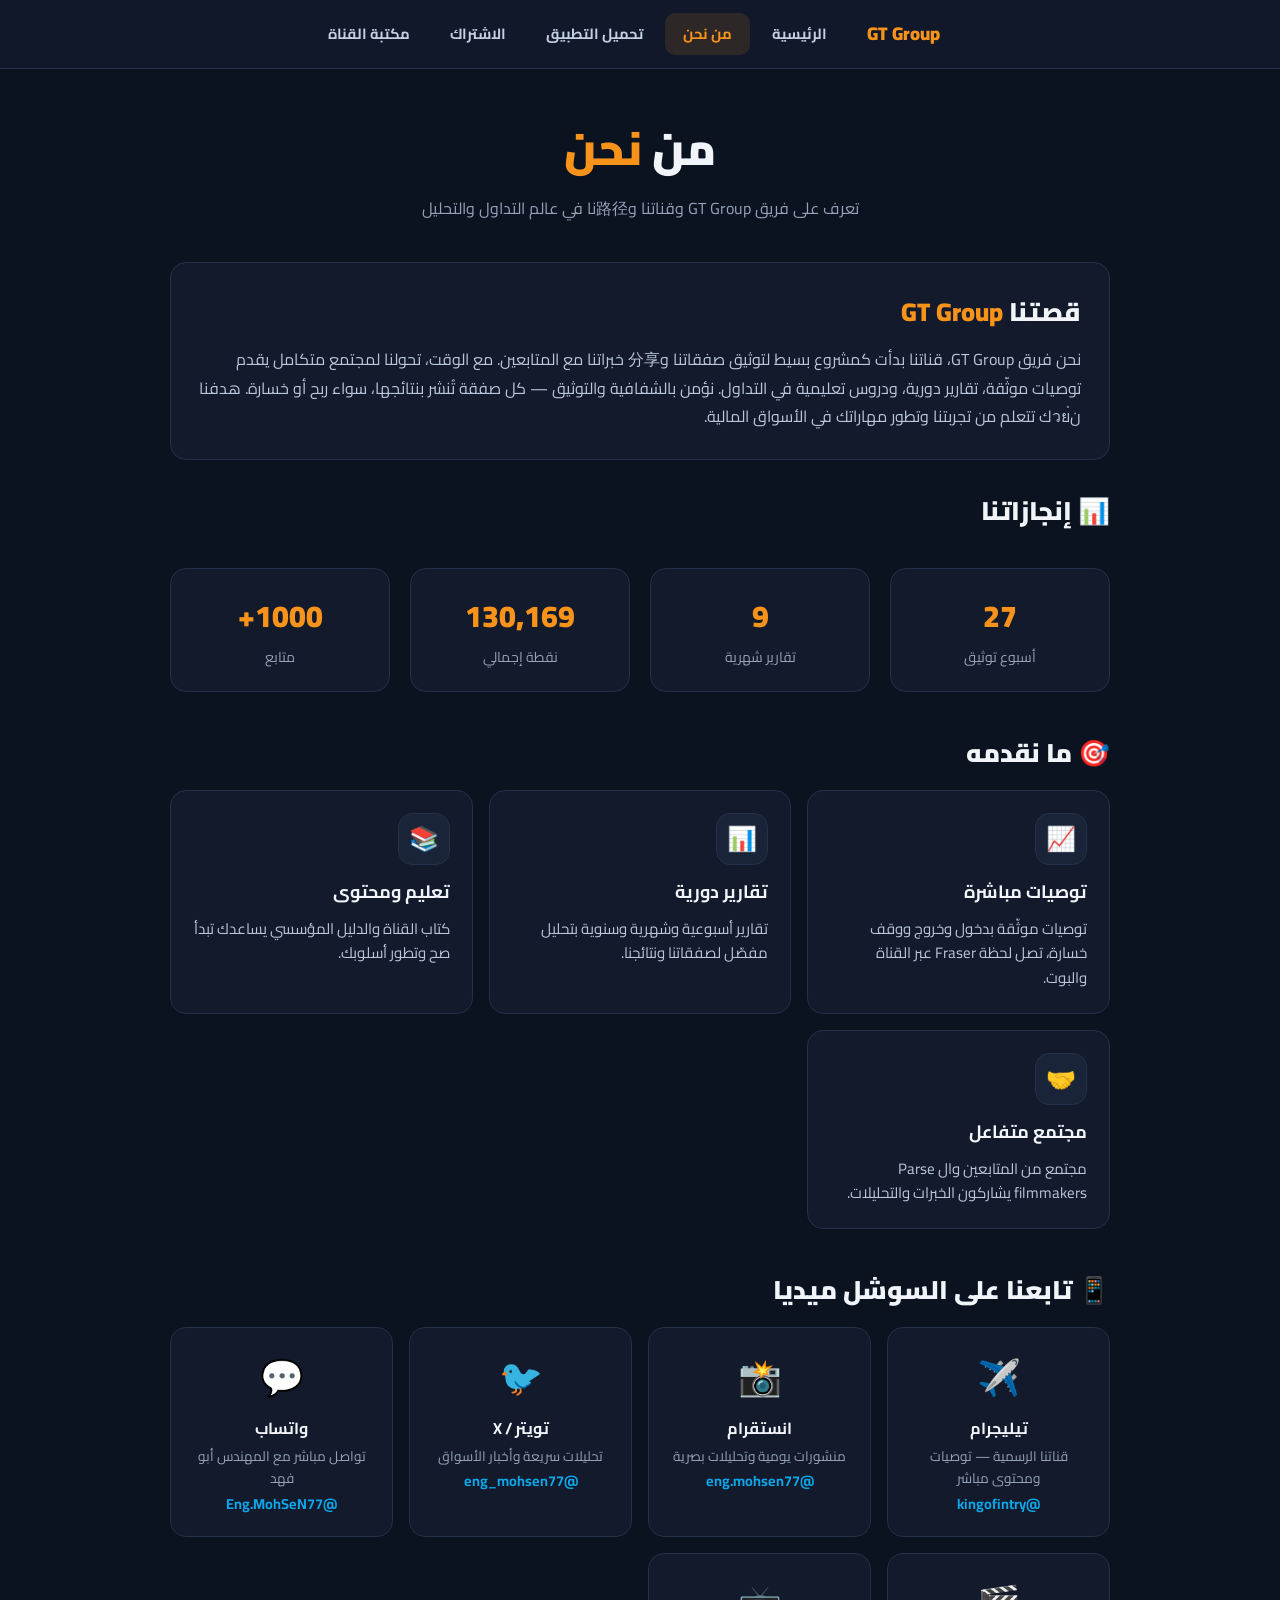
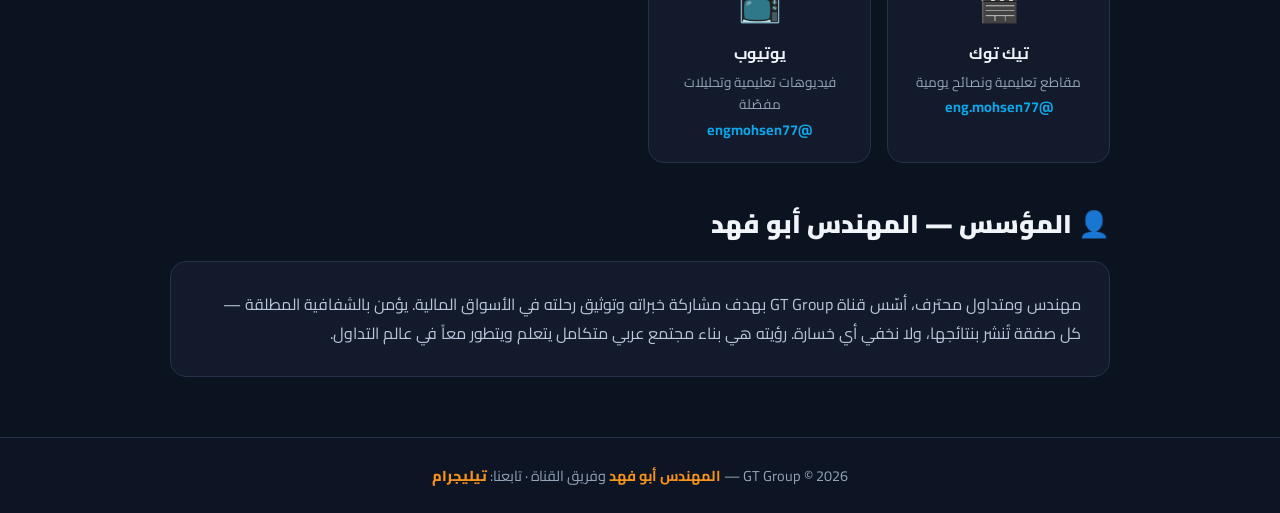
==== about.html @ 3cd33a35 "feat: add about page" ====
<!DOCTYPE html>
<html lang="ar" dir="rtl">
<head>
<meta charset="UTF-8">
<meta name="viewport" content="width=device-width, initial-scale=1.0">
<title>من نحن — GT Group</title>
<link rel="preconnect" href="https://fonts.googleapis.com">
<link href="https://fonts.googleapis.com/css2?family=Cairo:wght@400;600;700;900&display=swap" rel="stylesheet">
<link rel="stylesheet" href="style.css">
</head>
<body>

<nav>
  <a href="index.html" class="logo">GT Group</a>
  <div class="links">
    <a href="index.html">الرئيسية</a>
    <a href="about.html" class="on">من نحن</a>
    <a href="download.html">تحميل التطبيق</a>
    <a href="subscribe.html">الاشتراك</a>
    <a href="library.html">مكتبة القناة</a>
  </div>
</nav>

<main>
  <div class="page-header">
    <h1>من <span class="g">نحن</span></h1>
    <p>تعرف على فريق GT Group وقناتنا و路径نا في عالم التداول والتحليل</p>
  </div>

  <div class="about-intro">
    <h2 style="margin-bottom:12px">قصتنا <span class="g">GT Group</span></h2>
    <p>
      نحن فريق GT Group، قناتنا بدأت كمشروع بسيط لتوثيق صفقاتنا و分享 خبراتنا مع المتابعين. 
      مع الوقت، تحولنا لمجتمع متكامل يقدم توصيات موثّقة، تقارير دورية، ودروس تعليمية في التداول.
      نؤمن بالشفافية والتوثيق — كل صفقة تُنشر بنتائجها، سواء ربح أو خسارة.
      هدفنا ن่วยك تتعلم من تجربتنا وتطور مهاراتك في الأسواق المالية.
    </p>
  </div>

  <h2 style="margin-bottom:16px">📊 إنجازاتنا</h2>
  <div class="stats-row" style="margin-bottom:40px">
    <div class="stat"><div class="n">27</div><div class="l">أسبوع توثيق</div></div>
    <div class="stat"><div class="n">9</div><div class="l">تقارير شهرية</div></div>
    <div class="stat"><div class="n">130,169</div><div class="l">نقطة إجمالي</div></div>
    <div class="stat"><div class="n">1000+</div><div class="l">متابع</div></div>
  </div>

  <h2 style="margin-bottom:16px">🎯 ما نقدمه</h2>
  <div class="grid cols" style="margin-bottom:40px">
    <div class="card">
      <div class="ico">📈</div>
      <h3>توصيات مباشرة</h3>
      <p>توصيات موثّقة بدخول وخروج ووقف خسارة، تصل لحظة Fraser عبر القناة والبوت.</p>
    </div>
    <div class="card">
      <div class="ico">📊</div>
      <h3>تقارير دورية</h3>
      <p>تقارير أسبوعية وشهرية وسنوية بتحليل مفصّل لصفقاتنا ونتائجنا.</p>
    </div>
    <div class="card">
      <div class="ico">📚</div>
      <h3>تعليم ومحتوى</h3>
      <p>كتاب القناة والدليل المؤسسي يساعدك تبدأ صح وتطور أسلوبك.</p>
    </div>
    <div class="card">
      <div class="ico">🤝</div>
      <h3>مجتمع متفاعل</h3>
      <p>مجتمع من المتابعين وال Parse filmmakers يشاركون الخبرات والتحليلات.</p>
    </div>
  </div>

  <h2 style="margin-bottom:16px">📱 تابعنا على السوشل ميديا</h2>
  <div class="social-grid" style="margin-bottom:40px">
    <div class="social-card">
      <div class="ico">✈️</div>
      <h3>تيليجرام</h3>
      <p>قناتنا الرسمية — توصيات ومحتوى مباشر</p>
      <a href="https://t.me/kingofintry" target="_blank">@kingofintry</a>
    </div>
    <div class="social-card">
      <div class="ico">📸</div>
      <h3>انستقرام</h3>
      <p>منشورات يومية وتحليلات بصرية</p>
      <a href="https://instagram.com/eng.mohsen77" target="_blank">@eng.mohsen77</a>
    </div>
    <div class="social-card">
      <div class="ico">🐦</div>
      <h3>تويتر / X</h3>
      <p>تحليلات سريعة وأخبار الأسواق</p>
      <a href="https://x.com/eng_mohsen77" target="_blank">@eng_mohsen77</a>
    </div>
    <div class="social-card">
      <div class="ico">💬</div>
      <h3>واتساب</h3>
      <p>تواصل مباشر مع المهندس أبو فهد</p>
      <a href="https://wa.me/96599119977" target="_blank">@Eng.MohSeN77</a>
    </div>
    <div class="social-card">
      <div class="ico">🎬</div>
      <h3>تيك توك</h3>
      <p>مقاطع تعليمية ونصائح يومية</p>
      <a href="https://tiktok.com/@eng.mohsen77" target="_blank">@eng.mohsen77</a>
    </div>
    <div class="social-card">
      <div class="ico">📺</div>
      <h3>يوتيوب</h3>
      <p>فيديوهات تعليمية وتحليلات مفصّلة</p>
      <a href="https://youtube.com/@engmohsen77" target="_blank">@engmohsen77</a>
    </div>
  </div>

  <h2 style="margin-bottom:16px">👤 المؤسس — المهندس أبو فهد</h2>
  <div class="about-intro">
    <p>
      مهندس ومتداول محترف، أسّس قناة GT Group بهدف مشاركة خبراته وتوثيق رحلته في الأسواق المالية.
      يؤمن بالشفافية المطلقة — كل صفقة تُنشر بنتائجها، ولا نخفي أي خسارة.
      رؤيته هي بناء مجتمع عربي متكامل يتعلم ويتطور معاً في عالم التداول.
    </p>
  </div>
</main>

<footer>GT Group &copy; 2026 — <b>المهندس أبو فهد</b> وفريق القناة · تابعنا: <a href="https://t.me/kingofintry" target="_blank" style="color:var(--primary);font-weight:800">تيليجرام</a></footer>

</body>
</html>
---- style.css ----
:root{
  --bg:#0B1220;
  --surface:#121A2B;
  --surfaceAlt:#1A2438;
  --border:#253049;
  --primary:#F7931A;
  --primaryDark:#C97A12;
  --secondary:#0EA5E9;
  --text:#F1F5F9;
  --muted:#94A3B8;
  --success:#22C55E;
  --danger:#EF4444;
}
*{margin:0;padding:0;box-sizing:border-box}
body{background:var(--bg);color:var(--text);font-family:'Cairo',sans-serif;line-height:1.65;min-height:100vh;display:flex;flex-direction:column}
a{color:inherit;text-decoration:none}

/* NAV */
nav{background:rgba(18,26,43,.95);backdrop-filter:blur(12px);border-bottom:1px solid var(--border);position:sticky;top:0;z-index:50;display:flex;justify-content:center;align-items:center;flex-wrap:wrap;gap:4px;padding:10px 20px}
nav .logo{font-weight:900;font-size:1.15rem;color:var(--primary);margin-inline-start:12px;white-space:nowrap}
nav .links{display:flex;flex-wrap:wrap;gap:4px;justify-content:center}
nav a{color:#c3cfe2;font-weight:700;font-size:.92rem;padding:9px 18px;border-radius:10px;transition:all .15s}
nav a:hover{color:var(--text);background:var(--surfaceAlt)}
nav a.on{color:var(--primary);background:rgba(247,147,26,.12)}

/* MAIN */
main{max-width:980px;margin:0 auto;padding:44px 20px 30px;flex:1}
section{scroll-margin-top:90px}
h1{font-size:clamp(1.9rem,6vw,2.8rem);font-weight:900}
h1 span{color:var(--primary)}
h2{font-size:1.6rem;font-weight:900;margin-bottom:6px}
h2 .g{color:var(--primary)}
.lead{color:var(--muted);margin-bottom:28px}

/* GRID & CARDS */
.grid{display:grid;gap:16px}
.cols{grid-template-columns:repeat(auto-fit,minmax(270px,1fr))}
.card{background:var(--surface);border:1px solid var(--border);border-radius:16px;padding:22px;transition:transform .15s,border-color .15s}
.card:hover{transform:translateY(-3px);border-color:rgba(247,147,26,.45)}
.card h3{color:var(--text);margin-bottom:10px;font-size:1.12rem}
.card h3 .accent{color:var(--secondary)}
.card p{color:#B9C6DB;font-size:.94rem}
.card .ico{width:52px;height:52px;border-radius:14px;display:flex;align-items:center;justify-content:center;font-size:1.5rem;margin-bottom:12px;background:var(--surfaceAlt);border:1px solid var(--border)}

/* BUTTONS */
.btn{display:inline-block;font-weight:800;padding:12px 26px;border-radius:12px;transition:all .15s}
.btn:hover{transform:translateY(-2px)}
.btn-primary{background:linear-gradient(135deg,var(--primary),var(--primaryDark));color:#0B1220;box-shadow:0 8px 24px rgba(247,147,26,.3)}
.btn-secondary{background:var(--secondary);color:#0B1220}
.btn-outline{background:transparent;border:2px solid var(--primary);color:var(--primary)}
.btn-outline:hover{background:rgba(247,147,26,.1)}

/* HERO (index only) */
.hero{background:linear-gradient(140deg,#101a2c 0%,#0B1220 60%);padding:60px 20px 70px;text-align:center;position:relative;overflow:hidden;border-radius:0 0 30px 30px;margin-bottom:40px}
.hero::after{content:"";position:absolute;inset:0;background:radial-gradient(circle at 18% 25%,rgba(247,147,26,.20),transparent 45%),radial-gradient(circle at 82% 70%,rgba(14,165,233,.16),transparent 45%)}
.hero>*{position:relative;z-index:1}
.badge{display:inline-block;background:rgba(247,147,26,.14);border:1px solid rgba(247,147,26,.5);color:var(--primary);padding:6px 16px;border-radius:999px;font-size:.82rem;margin-bottom:16px;font-weight:700}
.hero .sub{color:#c3cfe2;margin-top:8px;max-width:660px;margin-inline:auto;font-size:1.05rem}
.hero-buttons{display:flex;gap:14px;justify-content:center;flex-wrap:wrap;margin-top:28px}
.hero-meta{color:var(--muted);font-size:.88rem;margin-top:18px}

/* STATS ROW */
.stats-row{display:flex;justify-content:center;gap:20px;flex-wrap:wrap;margin-top:36px}
.stat{background:var(--surface);border:1px solid var(--border);border-radius:16px;padding:22px;text-align:center;flex:1;min-width:140px}
.stat .n{font-size:1.9rem;font-weight:900;color:var(--primary)}
.stat .l{color:var(--muted);font-size:.88rem;margin-top:4px}

/* FEATURES ROW (index) */
.features{display:grid;gap:16px;grid-template-columns:repeat(auto-fit,minmax(220px,1fr));margin-top:36px}
.feat{background:var(--surface);border:1px solid var(--border);border-radius:16px;padding:24px;text-align:center}
.feat .ico{font-size:2rem;margin-bottom:10px}
.feat h3{font-size:1.05rem;margin-bottom:6px}
.feat p{color:#B9C6DB;font-size:.9rem}

/* PAGE HEADER */
.page-header{text-align:center;margin-bottom:40px}
.page-header h1{margin-bottom:8px}
.page-header p{color:var(--muted);max-width:600px;margin-inline:auto}

/* ABOUT */
.about-intro{background:var(--surface);border:1px solid var(--border);border-radius:16px;padding:28px;margin-bottom:30px}
.about-intro p{color:#B9C6DB;font-size:1rem;line-height:1.8}
.social-grid{display:grid;gap:16px;grid-template-columns:repeat(auto-fit,minmax(200px,1fr))}
.social-card{background:var(--surface);border:1px solid var(--border);border-radius:16px;padding:20px;text-align:center;transition:all .15s}
.social-card:hover{border-color:rgba(247,147,26,.45);transform:translateY(-3px)}
.social-card .ico{font-size:2.2rem;margin-bottom:8px}
.social-card h3{font-size:1rem;margin-bottom:4px}
.social-card p{color:var(--muted);font-size:.85rem}
.social-card a{color:var(--secondary);font-weight:700;font-size:.9rem}

/* DOWNLOAD */
.dl-panel{background:linear-gradient(140deg,var(--surfaceAlt),var(--surface));border:1px solid rgba(247,147,26,.45);border-radius:20px;padding:36px;text-align:center;position:relative;overflow:hidden}
.dl-panel::after{content:"";position:absolute;inset:0;background:radial-gradient(circle at 50% 0%,rgba(247,147,26,.18),transparent 55%)}
.dl-panel>*{position:relative;z-index:1}
.dl-panel h2{color:var(--text)}
.dl-panel p{color:#C9D5E7;margin:8px 0 24px}
.dl-btn{display:inline-block;background:linear-gradient(135deg,var(--primary),var(--primaryDark));color:#0B1220;font-weight:900;font-size:1.3rem;padding:18px 50px;border-radius:16px;box-shadow:0 14px 40px rgba(247,147,26,.45);transition:all .15s}
.dl-btn:hover{transform:translateY(-3px);filter:brightness(1.08)}
.steps{display:grid;gap:12px;margin-top:28px;text-align:right}
.step{display:flex;gap:14px;align-items:flex-start;background:var(--surface);border:1px solid var(--border);border-radius:14px;padding:14px 16px}
.step .num{background:linear-gradient(135deg,var(--primary),var(--primaryDark));color:#0B1220;width:34px;height:34px;border-radius:10px;display:flex;align-items:center;justify-content:center;font-weight:900;flex-shrink:0}
.step p{color:#B9C6DB}
.step b{color:var(--text)}
.note{background:rgba(245,158,11,.08);border:1px solid rgba(245,158,11,.35);color:#E8D3A8;border-radius:12px;padding:14px;font-size:.9rem;margin-top:18px;text-align:right}

/* PLANS */
.plans{display:grid;gap:16px;grid-template-columns:repeat(auto-fit,minmax(260px,1fr))}
.plan{background:var(--surface);border:1px solid var(--border);border-radius:16px;padding:28px;text-align:center}
.plan.dark{background:var(--surfaceAlt);border-color:rgba(247,147,26,.45)}
.plan h3{font-size:1.2rem;margin-bottom:8px}
.plan .price{font-size:1.6rem;font-weight:900;color:var(--primary);margin:6px 0}
.plan ul{list-style:none;text-align:right;margin-top:14px;display:grid;gap:8px}
.plan li{color:#B9C6DB;font-size:.92rem}
.plan li::before{content:"✓ ";color:var(--primary);font-weight:900}

/* LIBRARY */
.lib-grid{display:grid;gap:16px;grid-template-columns:repeat(auto-fit,minmax(270px,1fr))}
.lib-card{background:var(--surface);border:1px solid var(--border);border-radius:16px;padding:24px;transition:all .15s}
.lib-card:hover{transform:translateY(-3px);border-color:rgba(247,147,26,.45)}
.lib-card .ico{font-size:2.4rem;margin-bottom:10px}
.lib-card h3{margin-bottom:8px}
.lib-card p{color:#B9C6DB;font-size:.92rem;margin-bottom:14px}
.lib-tag{display:inline-block;background:rgba(247,147,26,.12);color:var(--primary);padding:4px 12px;border-radius:999px;font-size:.78rem;font-weight:700}

/* FOOTER */
footer{background:#0d1524;border-top:1px solid var(--border);text-align:center;color:var(--muted);padding:26px;font-size:.9rem}
footer b{color:var(--primary)}

@media(max-width:600px){
  .cols,.features,.social-grid,.lib-grid,.plans{grid-template-columns:1fr}
  .hero{padding:40px 16px 50px}
  .stats-row{gap:12px}
  nav .links{gap:2px}
  nav a{padding:7px 12px;font-size:.85rem}
}
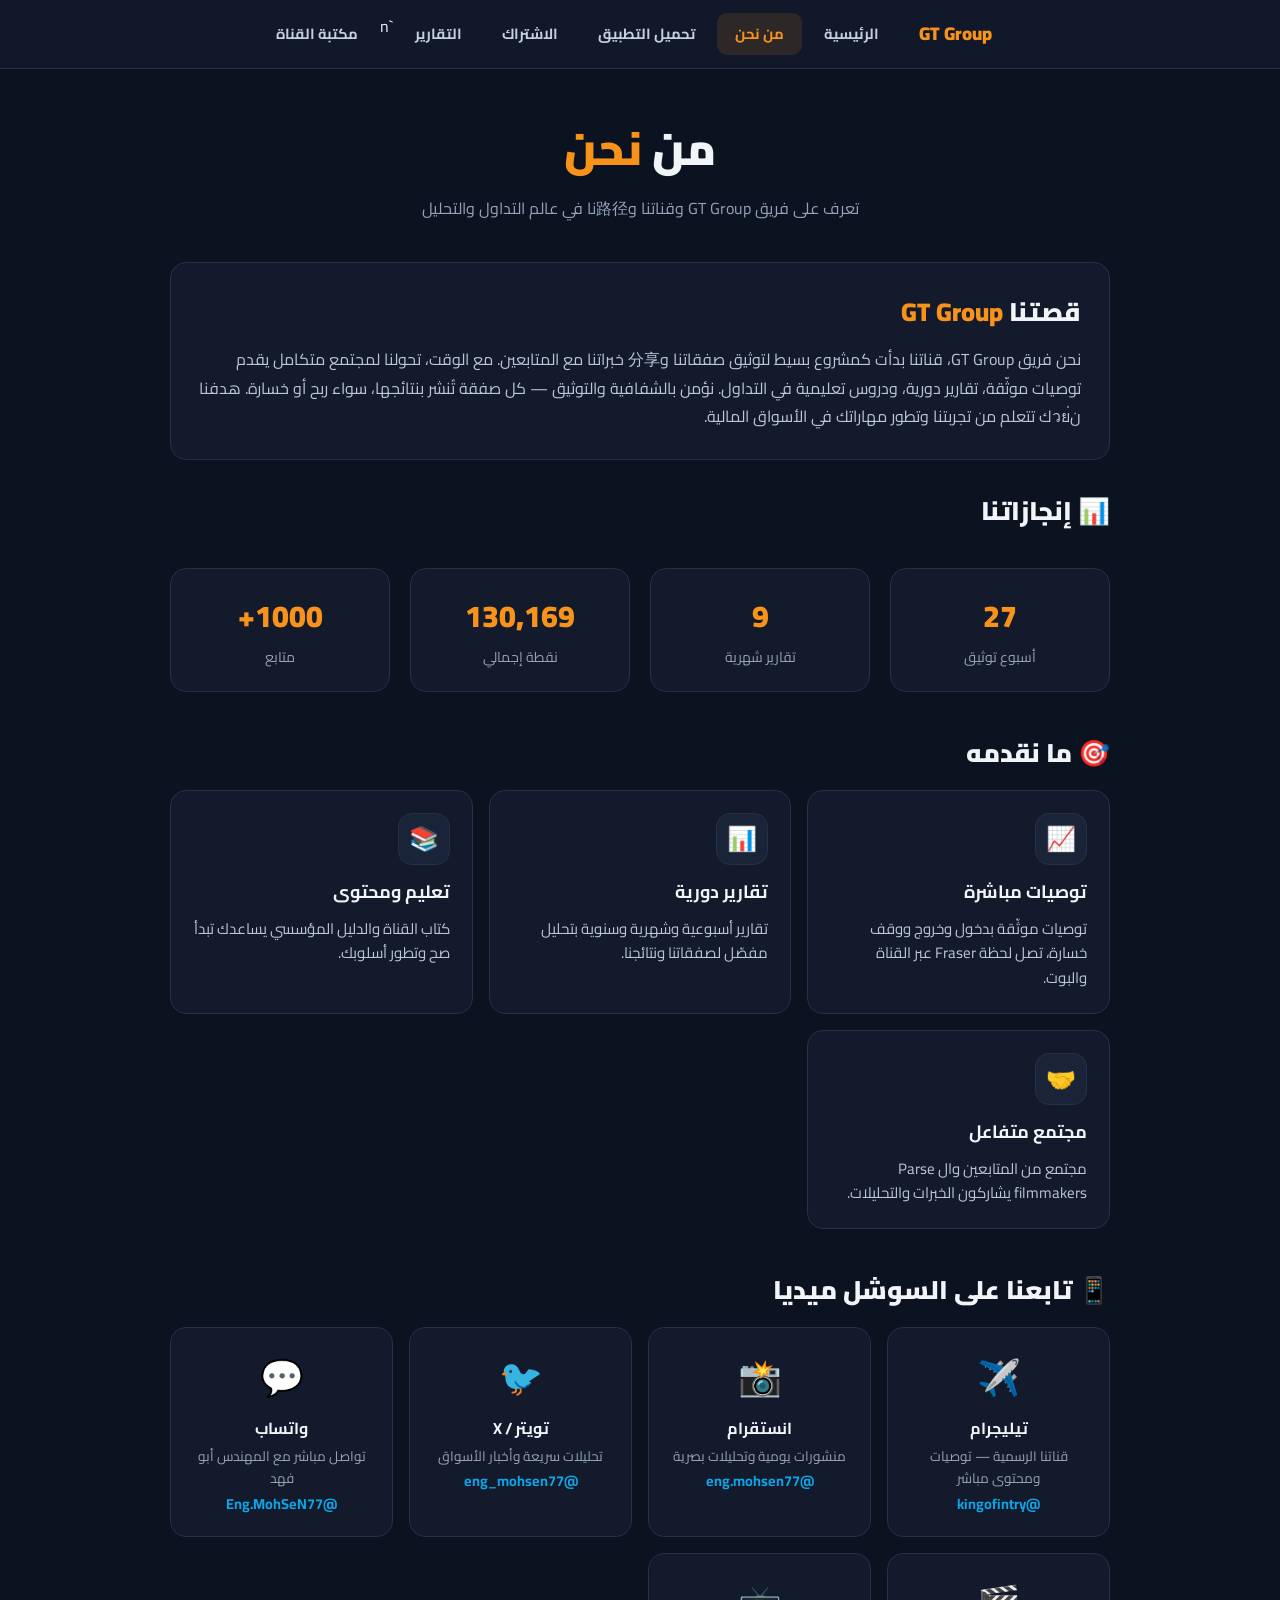
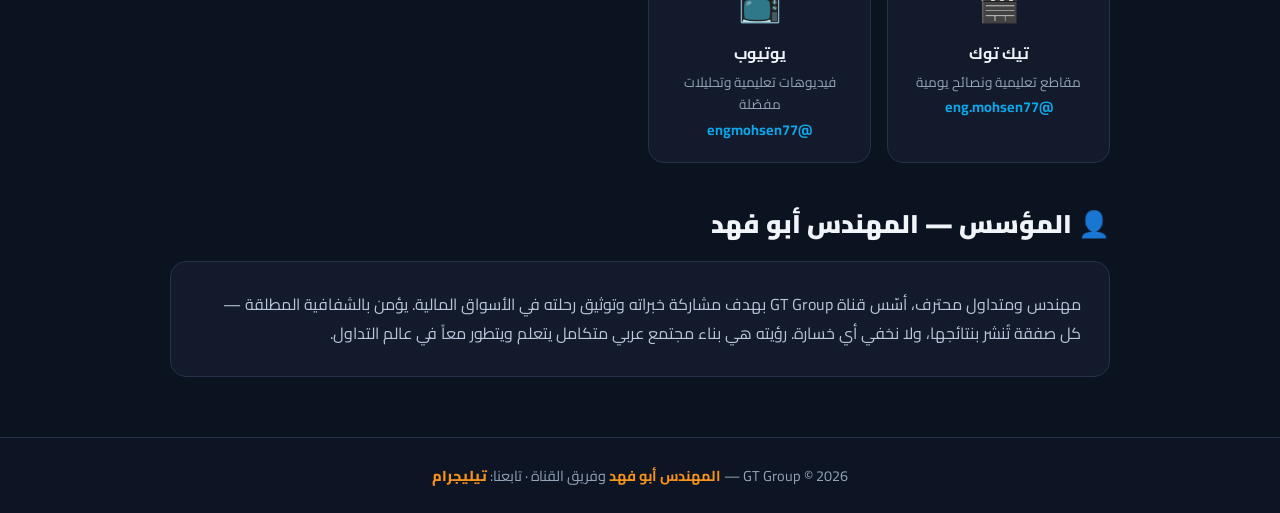
==== commit 3c1058f3: "feat: add reports page + update nav in all pages" ====
--- a/about.html
+++ b/about.html
@@ -1,4 +1,4 @@
-<!DOCTYPE html>
+﻿<!DOCTYPE html>
 <html lang="ar" dir="rtl">
 <head>
 <meta charset="UTF-8">
@@ -17,7 +17,7 @@
     <a href="about.html" class="on">من نحن</a>
     <a href="download.html">تحميل التطبيق</a>
     <a href="subscribe.html">الاشتراك</a>
-    <a href="library.html">مكتبة القناة</a>
+    <a href="reports.html">التقارير</a>`n    <a href="library.html">مكتبة القناة</a>
   </div>
 </nav>
 
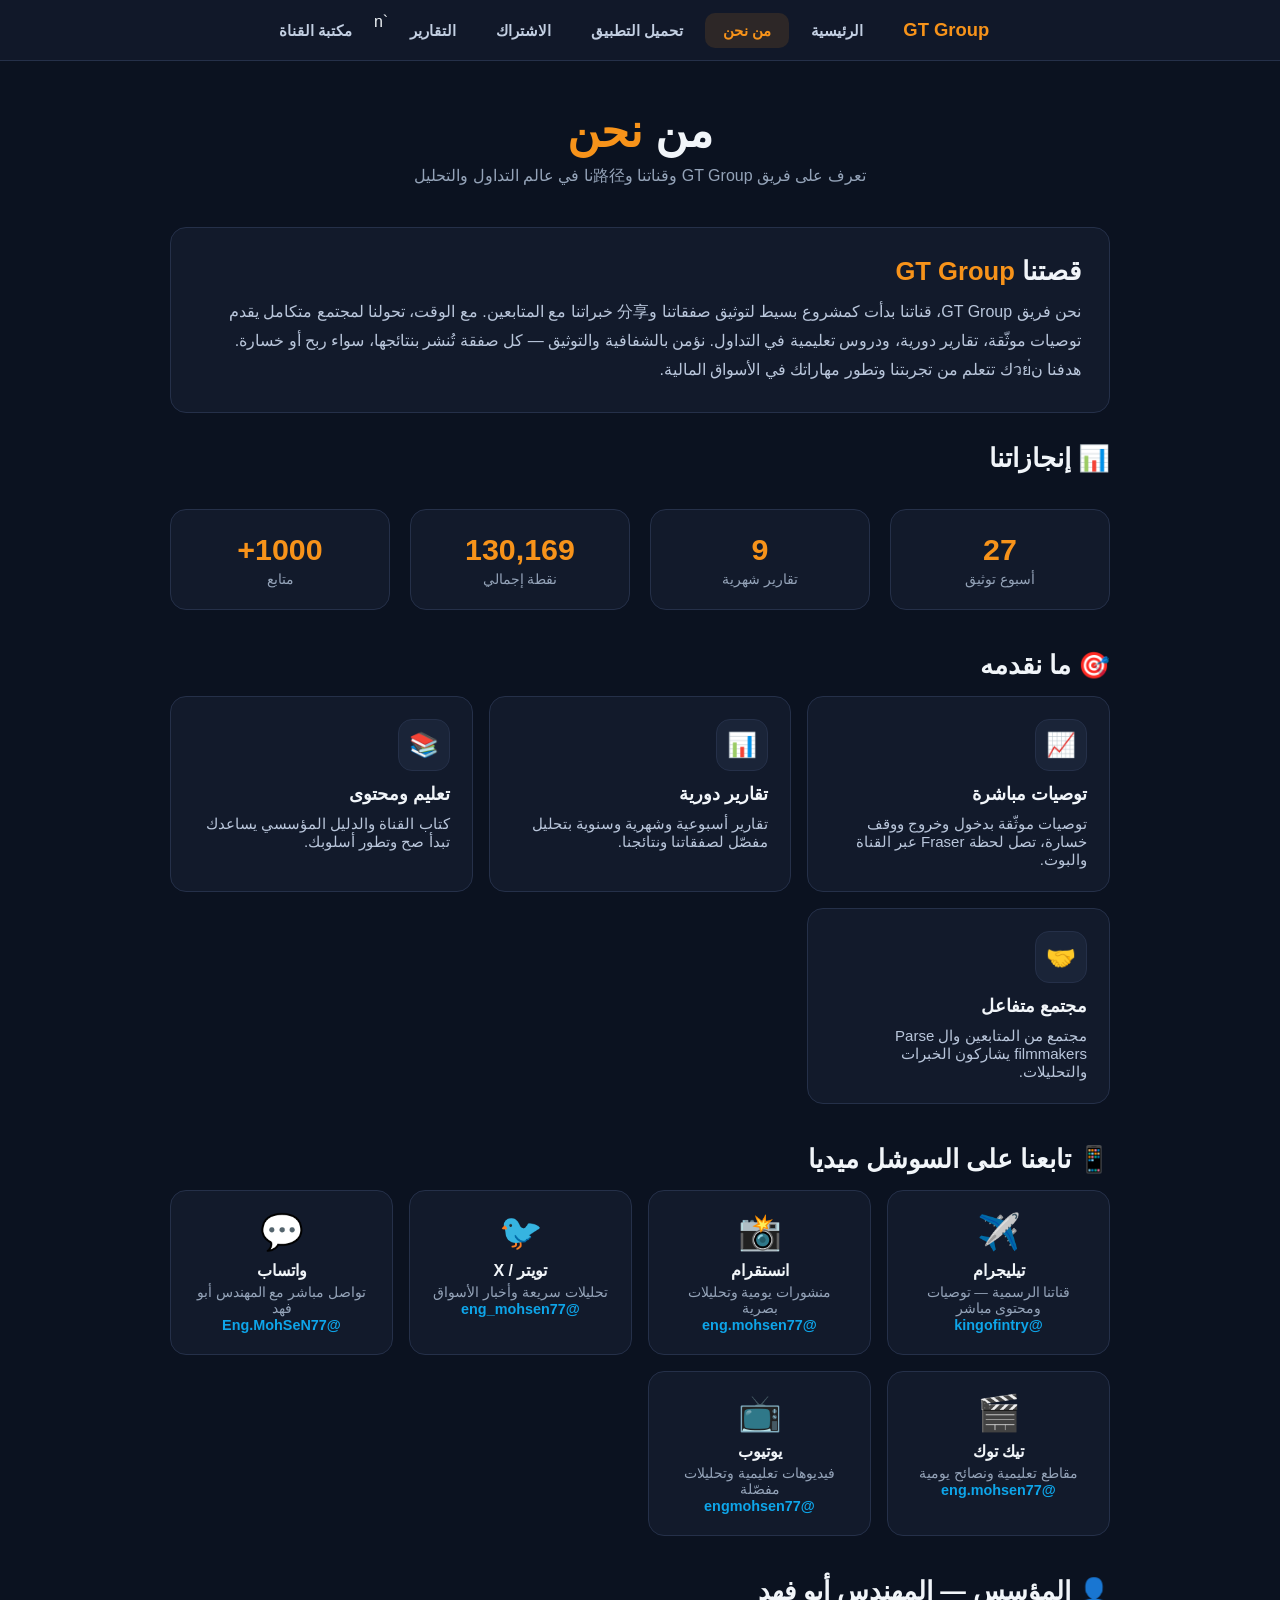
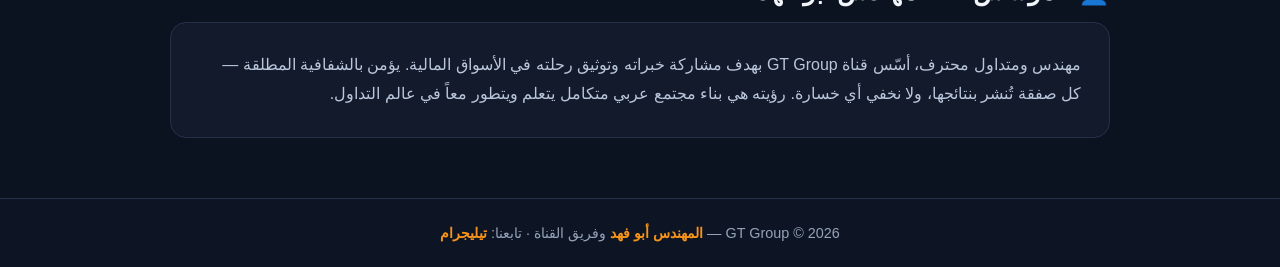
==== commit d5c04dfc: "perf: remove Google Fonts, use system fonts for instant load" ====
--- a/about.html
+++ b/about.html
@@ -1,10 +1,10 @@
-﻿<!DOCTYPE html>
+<!DOCTYPE html>
 <html lang="ar" dir="rtl">
 <head>
 <meta charset="UTF-8">
 <meta name="viewport" content="width=device-width, initial-scale=1.0">
 <title>من نحن — GT Group</title>
-<link rel="preconnect" href="https://fonts.googleapis.com">
+
 <link href="https://fonts.googleapis.com/css2?family=Cairo:wght@400;600;700;900&display=swap" rel="stylesheet">
 <link rel="stylesheet" href="style.css">
 </head>
--- a/style.css
+++ b/style.css
@@ -12,7 +12,7 @@
   --danger:#EF4444;
 }
 *{margin:0;padding:0;box-sizing:border-box}
-body{background:var(--bg);color:var(--text);font-family:'Cairo',sans-serif;line-height:1.65;min-height:100vh;display:flex;flex-direction:column}
+body{background:var(--bg);color:var(--text);font-family: -apple-system, BlinkMacSystemFont, "Segoe UI", Roboto, "Noto Sans Arabic", "Arial", sans-serif;flex-direction:column}
 a{color:inherit;text-decoration:none}
 
 /* NAV */
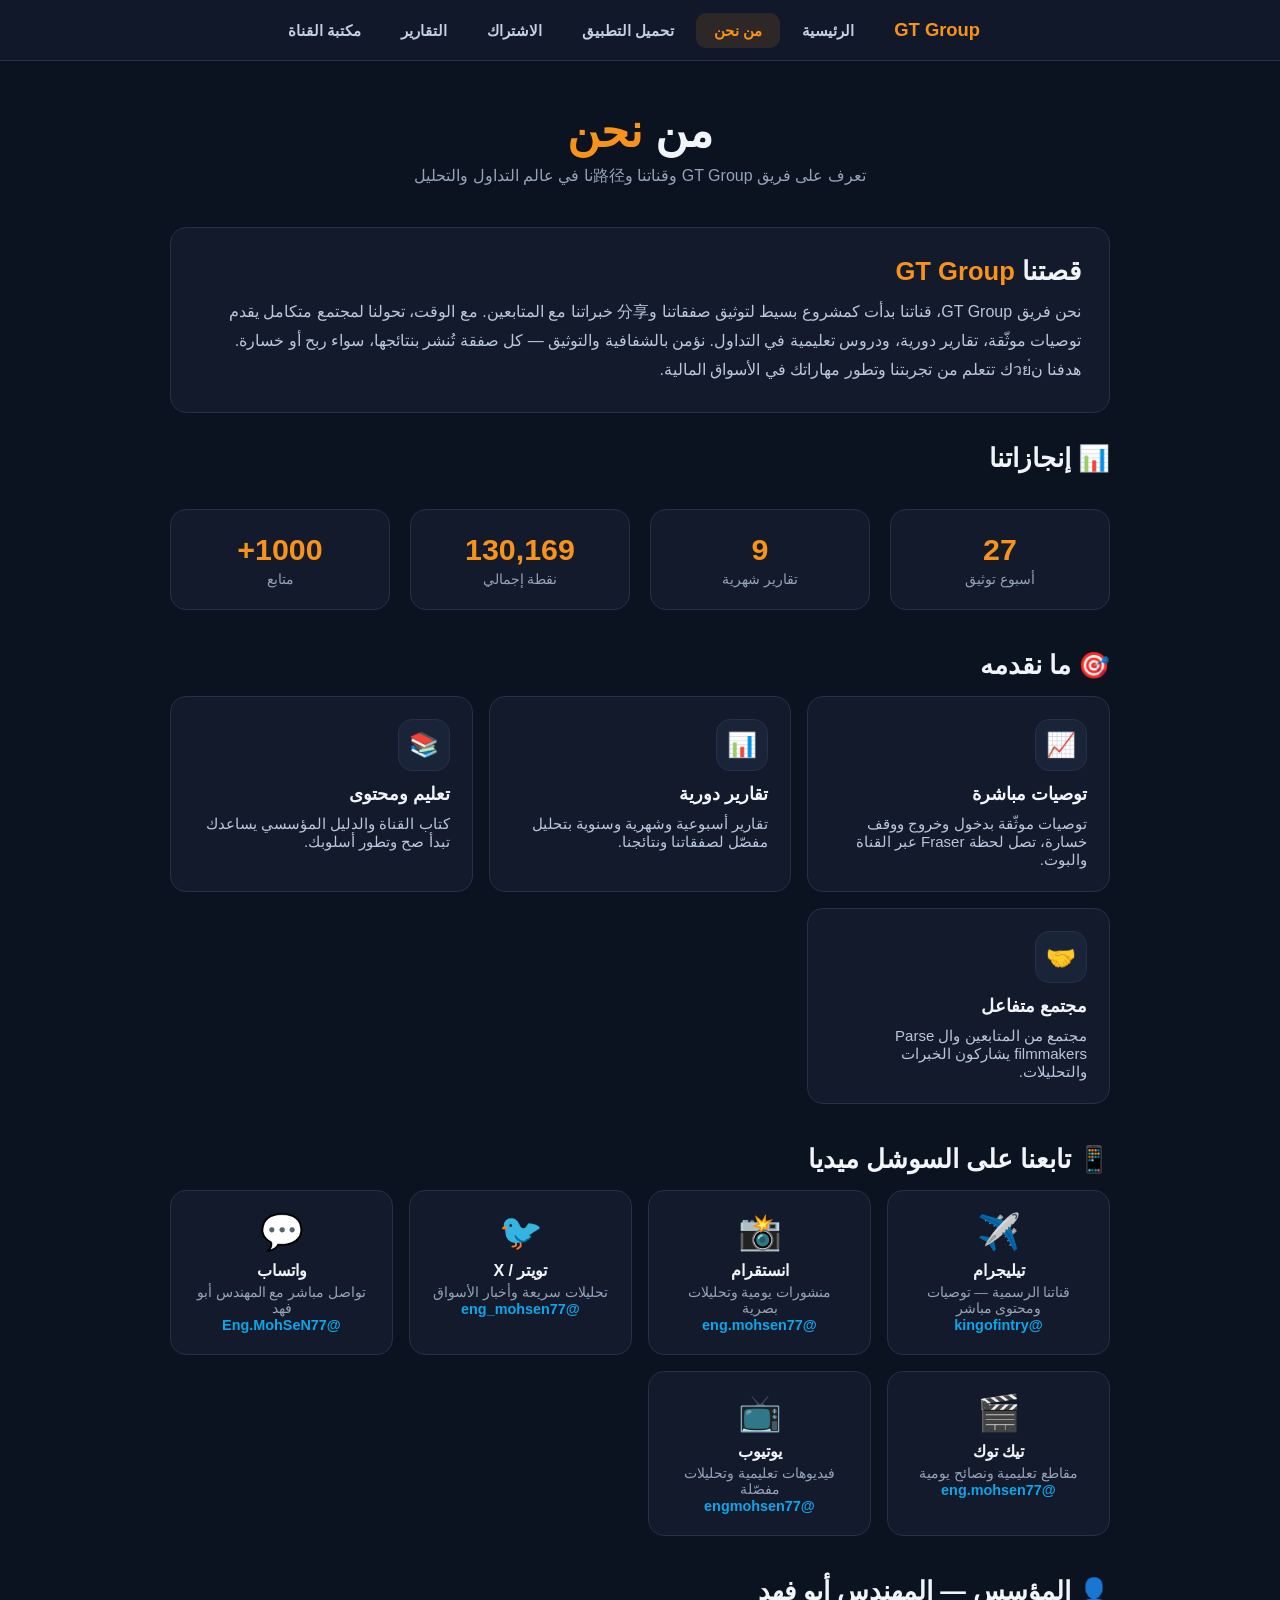
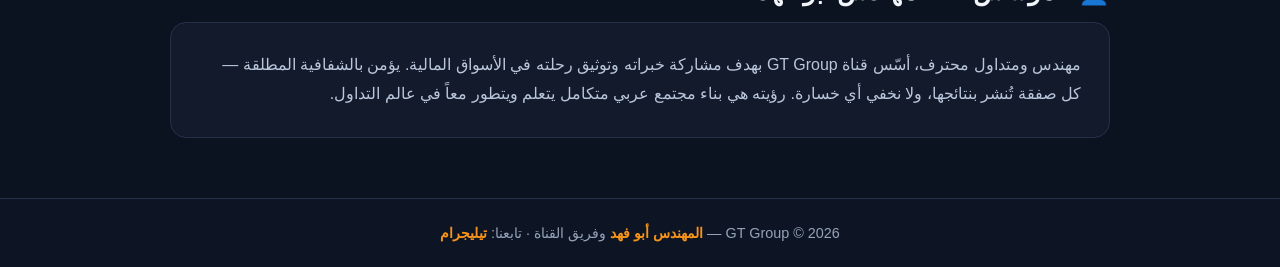
==== commit 72f48fc6: "site: fix stray backtick-n in nav breaking links" ====
--- a/about.html
+++ b/about.html
@@ -4,9 +4,22 @@
 <meta charset="UTF-8">
 <meta name="viewport" content="width=device-width, initial-scale=1.0">
 <title>من نحن — GT Group</title>
+<link rel="stylesheet" href="style.css">
 
-<link href="https://fonts.googleapis.com/css2?family=Cairo:wght@400;600;700;900&display=swap" rel="stylesheet">
-<link rel="stylesheet" href="style.css">
+<link rel="manifest" href="manifest.json">
+<meta name="apple-mobile-web-app-capable" content="yes">
+<meta name="apple-mobile-web-app-status-bar-style" content="black-translucent">
+<meta name="apple-mobile-web-app-title" content="GT Group">
+<meta name="mobile-web-app-capable" content="yes">
+<meta name="theme-color" content="#F7931A">
+<link rel="apple-touch-icon" href="icons/icon-192.png">
+<script>
+if ('serviceWorker' in navigator) {
+  window.addEventListener('load', function() {
+    navigator.serviceWorker.register('service-worker.js');
+  });
+}
+</script>
 </head>
 <body>
 
@@ -17,7 +30,8 @@
     <a href="about.html" class="on">من نحن</a>
     <a href="download.html">تحميل التطبيق</a>
     <a href="subscribe.html">الاشتراك</a>
-    <a href="reports.html">التقارير</a>`n    <a href="library.html">مكتبة القناة</a>
+    <a href="reports.html">التقارير</a>
+    <a href="library.html">مكتبة القناة</a>
   </div>
 </nav>
 
